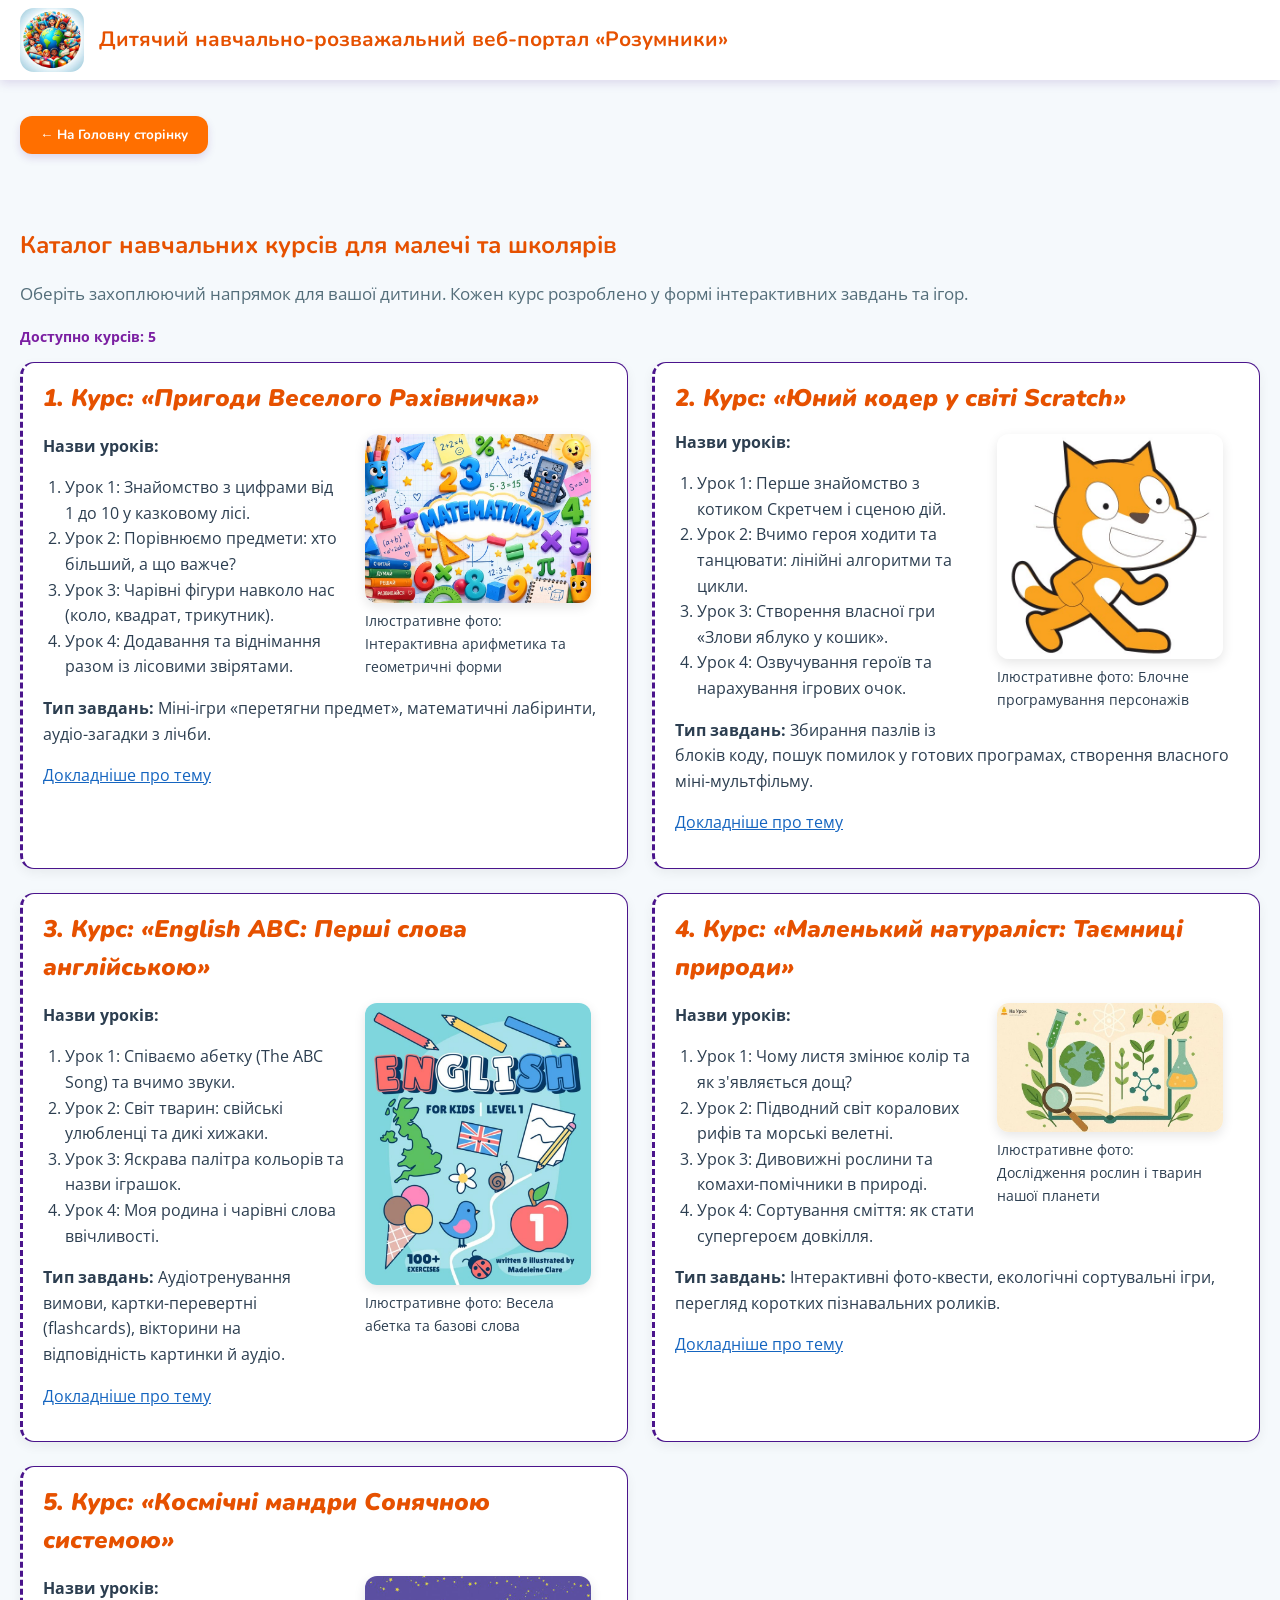
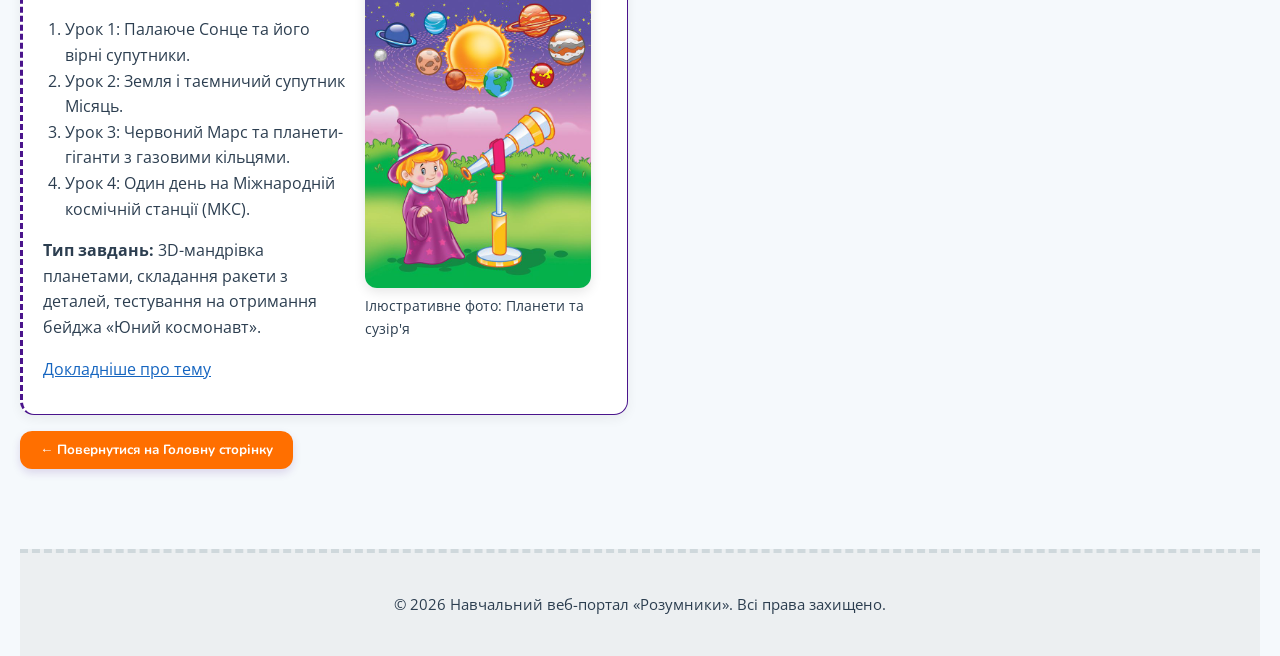
==== courses.html @ eb7d571f "chore: initialize lab 4 repo structure, import previous lab files and add js scaffolding" ====
<!DOCTYPE html>
<html lang="uk">
<head>
    <meta charset="UTF-8">
    <meta name="viewport" content="width=device-width, initial-scale=1.0">
    <title>Наші курси — Веб-портал «Розумники»</title>

    <link rel="stylesheet" href="css/style.css">
    <!-- Внутрішня таблиця стилів -->
    <style>
        .courses-counter {
            font-size: 0.9rem;
            color: #7B1FA2;
            font-weight: 700;
        }
    </style>

    <script defer src="js/courses.js"></script>
</head>
<body class="page-courses">

    <!-- ШАПКА СТОРІНКИ -->
    <header>
        <div>
            <img src="assets/images/logo.jpg" alt="Логотип дитячого навчального порталу Розумники" width="120" height="120">
            <h1>Дитячий навчально-розважальний веб-портал «Розумники»</h1>
        </div>
        
        <p>
            <a href="index.html">
                <button type="button">&larr; На Головну сторінку</button>
            </a>
        </p>
    </header>

    <hr>

    <!-- ОСНОВНА ЧАСТИНА -->
    <main>
        <h2>Каталог навчальних курсів для малечі та школярів</h2>
        <p>Оберіть захоплюючий напрямок для вашої дитини. Кожен курс розроблено у формі інтерактивних завдань та ігор.</p>
        <p class="courses-counter">Доступно курсів: 5</p>

        <section>
            <!-- КУРС 1 -->
            <article>
                <h3>1. Курс: «Пригоди Веселого Рахівничка»</h3>
                <figure class="media-right">
                    <img src="assets/images/course-math.jpg" alt="Курс інтерактивної математики" width="240" height="180">
                    <figcaption>Ілюстративне фото: Інтерактивна арифметика та геометричні форми</figcaption>
                </figure>
                <p><strong>Назви уроків:</strong></p>
                <ol>
                    <li>Урок 1: Знайомство з цифрами від 1 до 10 у казковому лісі.</li>
                    <li>Урок 2: Порівнюємо предмети: хто більший, а що важче?</li>
                    <li>Урок 3: Чарівні фігури навколо нас (коло, квадрат, трикутник).</li>
                    <li>Урок 4: Додавання та віднімання разом із лісовими звірятами.</li>
                </ol>
                <p><strong>Тип завдань:</strong> Міні-ігри «перетягни предмет», математичні лабіринти, аудіо-загадки з лічби.</p>
                <p><a href="https://www.khanacademy.org/math/early-math" target="_blank" rel="noopener noreferrer">Докладніше про тему</a></p>
            </article>

            <hr>

            <!-- КУРС 2 -->
            <article>
                <h3>2. Курс: «Юний кодер у світі Scratch»</h3>
                <figure class="media-right">
                    <img src="assets/images/course-scratch.jpg" alt="Курс візуального кодування" width="180" height="180">
                    <figcaption>Ілюстративне фото: Блочне програмування персонажів</figcaption>
                </figure>
                <p style="margin-top: 0;"><strong>Назви уроків:</strong></p>
                <ol>
                    <li>Урок 1: Перше знайомство з котиком Скретчем і сценою дій.</li>
                    <li>Урок 2: Вчимо героя ходити та танцювати: лінійні алгоритми та цикли.</li>
                    <li>Урок 3: Створення власної гри «Злови яблуко у кошик».</li>
                    <li>Урок 4: Озвучування героїв та нарахування ігрових очок.</li>
                </ol>
                <p><strong>Тип завдань:</strong> Збирання пазлів із блоків коду, пошук помилок у готових програмах, створення власного міні-мультфільму.</p>
                <p><a href="https://scratch.mit.edu/" target="_blank" rel="noopener noreferrer">Докладніше про тему</a></p>
            </article>

            <hr>

            <!-- КУРС 3 -->
            <article>
                <h3>3. Курс: «English ABC: Перші слова англійською»</h3>
                <figure class="media-right">
                    <img src="assets/images/course-english.jpg" alt="Курс англійської для дітей" width="144" height="180">
                    <figcaption>Ілюстративне фото: Весела абетка та базові слова</figcaption>
                </figure>
                <p><strong>Назви уроків:</strong></p>
                <ol>
                    <li>Урок 1: Співаємо абетку (The ABC Song) та вчимо звуки.</li>
                    <li>Урок 2: Світ тварин: свійські улюбленці та дикі хижаки.</li>
                    <li>Урок 3: Яскрава палітра кольорів та назви іграшок.</li>
                    <li>Урок 4: Моя родина і чарівні слова ввічливості.</li>
                </ol>
                <p><strong>Тип завдань:</strong> Аудіотренування вимови, картки-перевертні (flashcards), вікторини на відповідність картинки й аудіо.</p>
                <p><a href="https://learnenglishkids.britishcouncil.org/" target="_blank" rel="noopener noreferrer">Докладніше про тему</a></p>
            </article>

            <hr>

            <!-- КУРС 4 -->
            <article>
                <h3>4. Курс: «Маленький натураліст: Таємниці природи»</h3>
                <figure class="media-right">
                    <img src="assets/images/course-nature.jpg" alt="Курс природознавства" width="315" height="180">
                    <figcaption>Ілюстративне фото: Дослідження рослин і тварин нашої планети</figcaption>
                </figure>
                <p><strong>Назви уроків:</strong></p>
                <ol>
                    <li>Урок 1: Чому листя змінює колір та як з'являється дощ?</li>
                    <li>Урок 2: Підводний світ коралових рифів та морські велетні.</li>
                    <li>Урок 3: Дивовижні рослини та комахи-помічники в природі.</li>
                    <li>Урок 4: Сортування сміття: як стати супергероєм довкілля.</li>
                </ol>
                <p><strong>Тип завдань:</strong> Інтерактивні фото-квести, екологічні сортувальні ігри, перегляд коротких пізнавальних роликів.</p>
                <p><a href="https://kids.nationalgeographic.com/" target="_blank" rel="noopener noreferrer">Докладніше про тему</a></p>
            </article>

            <hr>

            <!-- КУРС 5 -->
            <article>
                <h3>5. Курс: «Космічні мандри Сонячною системою»</h3>
                <figure class="media-right">
                    <img src="assets/images/course-space.jpg" alt="Курс астрономії для дітей" width="130" height="180">
                    <figcaption>Ілюстративне фото: Планети та сузір'я</figcaption>
                </figure>
                <p><strong>Назви уроків:</strong></p>
                <ol>
                    <li>Урок 1: Палаюче Сонце та його вірні супутники.</li>
                    <li>Урок 2: Земля і таємничий супутник Місяць.</li>
                    <li>Урок 3: Червоний Марс та планети-гіганти з газовими кільцями.</li>
                    <li>Урок 4: Один день на Міжнародній космічній станції (МКС).</li>
                </ol>
                <p><strong>Тип завдань:</strong> 3D-мандрівка планетами, складання ракети з деталей, тестування на отримання бейджа «Юний космонавт».</p>
                <p><a href="https://spaceplace.nasa.gov/" target="_blank" rel="noopener noreferrer">Докладніше про тему</a></p>
            </article>
        </section>

        <p>
            <a href="index.html">
                <button type="button">&larr; Повернутися на Головну сторінку</button>
            </a>
        </p>
    </main>

    <hr>

    <!-- ПІДВАЛ -->
    <footer>
        <p>&copy; 2026 Навчальний веб-портал «Розумники». Всі права захищено.</p>
    </footer>

</body>
</html>
---- css/style.css ----
/* ==========================================================================
   Лабораторна робота №2. Базові стилі дитячого веб-порталу «Розумники»
   Стиль дизайну: Мальований / ігровий
   ========================================================================== */

/* 1. Підключення двох різних шрифтів: Nunito та Open Sans */
@import url('https://fonts.googleapis.com/css2?family=Nunito:wght@400;700;900&family=Open+Sans:ital,wght@0,400;0,600;1,400&display=swap');

/* Глобальні змінні кольорів різними способами (HEX, RGB, HSL, Name) */
:root {
    --primary-color: #FF6F00; /* HEX */
    --primary-dark: #E65100; /* HEX */
    --accent-color: #4A148C; /* HEX (за варіантом)*/
    --card-bg-rgb: rgb(255, 255, 255); /* RGB */
    --shadow-color: rgba(74, 20, 140, 0.15); /* RGBA */
    --soft-green: hsl(142, 55%, 45%); /* HSL */
    --fun-yellow: hsl(45, 100%, 51%); /* HSL */
    --text-main: #2C3E50; /* HEX */
    --bg-page: #F5F9FC; /* HEX */
    --amber: #FFB74D; /* HEX */
    --amber-light: #FFE082; /* HEX */
    --link-blue: #1565C0; /* HEX */
    --gray-muted: #90A4AE; /* HEX */

}

/* Універсальний селектор */
* {
    box-sizing: border-box;
}

/* 2. Базові правила для body */
body {
    margin: 0;
    padding: 0;
    background-color: var(--bg-page);
    font-family: 'Open Sans', sans-serif;   /* Шрифт №1: основний текст */
    color: var(--text-main);
    line-height: 1.6;
}

/* Селектор елементів: заголовки отримують шрифт №2 (Nunito) */
h1, h2, h3, h4, h5, h6 {
    font-family: 'Nunito', sans-serif;      /* Шрифт №2: заголовки */
    color: var(--primary-dark);
    margin-top: 0.5em;
    margin-bottom: 0.5em;
}

/* Комбінатор нащадка (пробіл): кнопки всередині посилань */
a button {
    cursor: pointer;
}

/* Комбінатор безпосередньої дитини (>) */
nav > ul {
    list-style: none;
    padding: 0;
    margin: 0;
    display: flex;
    flex-wrap: wrap;
    gap: 12px;
}

nav > ul > li > a {
    display: inline-block;
    padding: 8px 16px;
    background-color: var(--fun-yellow);
    color: #333333;
    text-decoration: none;
    font-family: 'Nunito', sans-serif;
    font-weight: 700;
    border-radius: 20px;
    box-shadow: 0 3px 6px var(--shadow-color);
    transition: transform 0.2s ease, background-color 0.2s ease;
}

nav > ul > li > a:hover {
    background-color: #FFB300;
    transform: translateY(-2px);
}

/* Селектор за атрибутом із частковим входженням [attr*=value] */
a[href*="courses"] {
    background-color: #81C784 !important; /* Зеленуватий акцент для навчальних матеріалів */
    color: white !important;              /* Спосіб кольору: Name */
}

a[href*="feedback"] {
    background-color: #64B5F6 !important; /* Блакитний для зворотного зв'язку */
    color: white !important;
}

/* Суміжний сестринський комбінатор (+) */
h2 + p {
    font-size: 1.05rem;
    color: #546E7A;
}

/* Селектори кнопок форми та дій */
button {
    font-family: 'Nunito', sans-serif;
    font-weight: 700;
    padding: 10px 20px;
    border: none;
    border-radius: 12px;
    cursor: pointer;
    background-color: var(--primary-color);
    color: white;                         /* Спосіб кольору: Name */
    box-shadow: 0 4px 8px var(--shadow-color);
    transition: all 0.25s ease;
}

button:hover {
    background-color: var(--primary-dark);
    transform: scale(1.03);
}

/* Селектор за обов'язковим атрибутом [required] */
input[required], textarea[required], select[required] {
    border-left: 4px solid var(--primary-color);
}

/* Стилізація зображень у мальованому стилі */
img {
    border-radius: 14px;
    max-width: 100%;
    height: auto;
}

/* Спільний футер */
footer {
    background: #ECEFF1;
    text-align: center;
    padding: 24px;
    margin-top: 40px;
    border-top: 4px dashed #CFD8DC;
    font-size: 0.95rem;
}


/* ==========================================================================
   3. Стилі для Головної сторінки (index.html) — Варіант 4
   ========================================================================== */

/* 1. Позиціонування шапки (position: relative, z-index) */
header {
    position: relative;
    padding-top: 150px;                     /* Місце для абсолютно позиціонованого логотипу */
    padding-bottom: 20px;
    z-index: 10;
}

/* Вимога варіанта: Назва веб-порталу та логотип абсолютно позиціоновані з 0 відступом зверху */
header > div:first-child {
    position: absolute;
    top: 0;
    left: 20px;
    display: flex;
    align-items: center;
    gap: 15px;
}

header > nav {
    margin-bottom: 10px;
}

header div:last-child {
    display: flex;
    gap: 10px;
}

/* 2. Макет сторінки на CSS Grid (п. 6 завдання) */
@media (min-width: 768px) {
    body {
        display: grid;
        grid-template-areas:
            "header header"
            "aside main"
            "footer footer";
        grid-template-columns: 340px 1fr;
        gap: 24px;
        padding: 0 20px;
    }

    header {
        grid-area: header;
    }

    aside {
        grid-area: aside;
        position: static;                   /* Друге значення position: static */
        background: var(--card-bg-rgb);     /* RGB */
        padding: 16px;
        border-radius: 16px;
        box-shadow: 0 4px 12px rgba(0, 0, 0, 0.06);
        height: fit-content;
    }

    main {
        grid-area: main;
    }

    footer {
        grid-area: footer;
    }

    /* Ховаємо <hr>, бо вони є прямими дітьми body і ламають сітку */
    body > hr {
        display: none;
    }
}

audio {
    width: 100%;
    min-width: 300px;
    box-sizing: border-box;
    max-width: 100%;
    display: block;
    margin: 12px 0;
}

/* 3. Float: відео ЗЛІВА, фото СПРАВА */
article figure {
    margin: 0;
}

/* Відео — зліва, текст обтікає справа */
article figure.media-left {
    float: left;
    clear: left;
    width: 45%;
    max-width: 480px;
    margin: 4px 20px 12px 16px;
}

/* Завдання починаються під відео, на всю ширину */
#about .tasks-title,
#about .tasks-list {
    clear: left;
}

/* Бонус: білий фон першого абзацу більше не заходить під відео */
#about p:first-of-type {
    display: flow-root;
}

/* Фото — справа, текст обтікає зліва */
article figure.media-right {
    float: right;
    clear: right;
    width: 30%;
    max-width: 240px;
    margin: 4px 16px 12px 20px;
}

/* Медіа заповнюють фігуру; float усередині фігури скидаємо */
article figure img,
article figure video {
    display: block;
    float: none;
    width: 100%;
    height: auto;
    margin: 0;
    border-radius: 12px;
    box-shadow: 0 4px 12px rgba(0, 0, 0, 0.1);
}

article figcaption {
    font-size: 0.9rem;
    padding: 6px 0;
}

/* Клірфікс: наступні блоки не наїжджають на float */
article::after {
    content: "";
    display: table;
    clear: both;
}

/* Вузькі екрани: прибираємо обтікання */
@media (max-width: 600px) {
    article figure.media-left,
    article figure.media-right {
        float: none;
        width: 100%;
        max-width: none;
        margin: 12px 0;
    }
}

/* 4. Вимога варіанта: Блок опису мети та завдань має margin, але НЕ має padding */
/* 5. Вимога: блок з найбільшим обсягом тексту зі смугою прокручування (overflow) */
#about {
    margin: 30px 20px 25px 20px;
    padding: 0 !important;          /* вимога варіанта */
    border: 2px dashed var(--amber);
    border-radius: 12px;
    max-height: 420px;
    overflow-y: auto;               /* прокрутка лишається, а також створює BFC */
}

/* Стилізація слів з обов'язкового речення (span, b, i, em, u) */
#about p span {
    color: var(--accent-color);       /* HEX: #4A148C */
    font-weight: 700;
}

#about p em {
    color: var(--soft-green);         /* HSL */
}

/* Маркери списку завдань (псевдоелемент ::marker) */
.tasks-list li::marker {
    color: var(--soft-green);
}

/* Відступи від рамки без padding у самому #about */
#about > :not(figure) {
    margin-left: 16px;
    margin-right: 16px;
}

/* 6. Вимога варіанта: Перша літера тексту про те, чому навчають, має тінь та темно-зелений колір */
#study-plan > p::first-letter {
    font-size: 2.2rem;
    font-weight: 900;
    color: darkgreen;                     /* Спосіб задання кольору: Name */
    text-shadow: 2px 2px 4px rgba(0, 100, 0, 0.4);
    float: left;
    margin-right: 1px;
    line-height: 1;
}

/* 7. Вимога варіанта: Зміщення таблиці при наведенні курсору праворуч на 2% ширини viewport (2vw) */
#study-plan .table-wrap {
    width: calc(100% - 2.5vw);
}

#study-plan table {
    width: 100%;
    border-collapse: collapse;
    background: var(--card-bg-rgb);
    border-radius: 12px;
    overflow: hidden;
    transition: transform 0.3s ease;
}

/* Вимога варіанта: зсув праворуч на 2vw при наведенні */
#study-plan .table-wrap:hover table {
    transform: translateX(2vw);
}

#study-plan th,
#study-plan td {
    border: 1px solid var(--amber-light);
    padding: 10px;
    text-align: left;
}

#study-plan thead th {
    background-color: var(--amber);
    color: var(--card-bg-rgb);
}

#study-plan tfoot tr {
    background-color: #FFF8E1;
    font-weight: bold;
}

/* 8. Вимога варіанта: Тінь у блоку контактів через 2 сек при фокусуванні */
footer#contacts {
    outline: none;
    cursor: pointer;
    /* Затримка появи тіні рівно 2 секунди (transition-delay: 2s) */
    transition: box-shadow 0.4s ease, border-color 0.4s ease;
    border: 2px solid transparent;
}

footer#contacts:focus {
    border-color: var(--primary-color);
    box-shadow: 0 0 25px 6px rgba(255, 111, 0, 0.45); /* Поява помітної тіні */
    transition: box-shadow 0.4s ease 2s, border-color 0.4s ease;
}

/* 9. Вимога п. 4: Елемент із переходом між 2 стилями (не менше 3 властивостей) */
.interactive-card,
#about p:first-of-type {
    background-color: var(--card-bg-rgb);
    border: 1px solid #E0E0E0;
    box-shadow: 0 2px 5px rgba(0, 0, 0, 0.05);
    transition: background-color 0.3s ease, box-shadow 0.3s ease, border-color 0.3s ease; /* 3 властивості переходу */
}

#about p:first-of-type:hover {
    background-color: #FFFDE7;
    border-color: #FFD54F;
    box-shadow: 0 6px 16px rgba(255, 179, 0, 0.25);
}

/* Анімація зростання насиченості фото до 150% */
@keyframes saturate-up {
    from { filter: saturate(1); }
    to   { filter: saturate(1.5); }
}

article figure img:hover {
    animation: saturate-up 0.6s ease forwards;
}


/* ==========================================================================
   Сторінка «Наші курси» — Grid, Варіант 4
   ========================================================================== */

/* Сітка сторінки без aside: одна колонка */
.page-courses {
    grid-template-areas:
        "header"
        "main"
        "footer";
    grid-template-columns: 1fr;
}

/* Вимога: блок з назвою та логотипом фіксований зверху */
.page-courses header {
    padding-top: 100px;                     /* місце під фіксовану панель */
}

.page-courses header > div:first-child {
    position: fixed;
    top: 0;
    left: 0;
    right: 0;
    z-index: 100;
    box-sizing: border-box;
    padding: 8px 20px;
    background: var(--card-bg-rgb);
    box-shadow: 0 3px 10px var(--shadow-color);
}

.page-courses header > div:first-child img {
    width: 64px;
    height: 64px;
}

.page-courses header h1 {
    font-size: 1.3rem;
    margin: 0;
}

/* Картки курсів: адаптивна сітка (Grid) */
.page-courses section {
    display: grid;
    grid-template-columns: repeat(auto-fit, minmax(min(100%, 460px), 1fr));
    gap: 24px;
}

.page-courses section > hr {
    display: none;
}

/* Вимога: темно-фіолетова рамка, права межа суцільна тонка, ліва пунктирна */
.page-courses article {
    background: var(--card-bg-rgb);
    padding: 16px 20px;
    border-top: 1px solid var(--accent-color);
    border-bottom: 1px solid var(--accent-color);
    border-right: 1px solid var(--accent-color);
    border-left: 3px dashed var(--accent-color);
    border-radius: 14px;
    box-shadow: 0 4px 12px rgba(0, 0, 0, 0.06);
}

/* Вимога: «назва теми» — більша вага, більший розмір, курсив */
.page-courses article h3 {
    font-size: 1.5rem;
    font-weight: 900;
    font-style: italic;
    margin-top: 0;
}

.page-courses article ol {
    padding-left: 1.4rem;
}

/* Фото в картках трохи більші, ніж у глобальному правилі */
.page-courses article figure.media-right {
    width: 40%;
    min-width: 130px;
    max-width: 240px;
}

/* Вимога: фото при наведенні — насиченість 150% (keyframes saturate-up вже є) */
.page-courses article figure img:hover {
    animation: saturate-up 0.6s ease forwards;
}

/* Вимога: відвідані посилання — темно-червоні */
.page-courses article a:link {
    color: var(--link-blue);
}

.page-courses article a:visited {
    color: darkred;
}

.page-courses article a:hover {
    text-decoration: none;
}


/* ==========================================================================
   Сторінка «Зворотній зв'язок» — Flexbox
   ========================================================================== */

/* Каркас сторінки: flex-колонка замість grid */
.page-feedback {
    display: flex;
    flex-flow: column nowrap;
    justify-content: flex-start;
    align-items: stretch;
    min-height: 100vh;
    box-sizing: border-box;
}

.page-feedback header {
    padding-top: 150px;
}

.page-feedback > hr {
    display: none;
}

.page-feedback main {
    flex-grow: 1;                           /* main займає вільне місце, футер внизу */
    width: 100%;
    max-width: 900px;
    margin: 0 auto;
    padding: 0 20px;
}

/* Форма — flex-контейнер */
.page-feedback form {
    display: flex;
    flex-flow: row wrap;                    /* flex-direction + flex-wrap */
    justify-content: space-between;
    align-items: flex-start;
    align-content: flex-start;              /* працює, бо є wrap */
    gap: 20px;
}

.page-feedback form > br {
    display: none;                          /* <br> між fieldset і select став би flex-елементом */
}

.page-feedback form > * {
    margin: 0;                              /* відступи дає gap */
}

/* Flex-елементи */
.page-feedback .feedback-help-text {
    flex: 1 1 100%;
}

.page-feedback fieldset {
    flex-grow: 1;
    flex-shrink: 1;
    flex-basis: 360px;
    padding: 16px 20px;
    background: var(--card-bg-rgb);
    border: 2px dashed var(--soft-green);
    border-radius: 16px;
}

.form-purpose {
    flex-grow: 1;
    flex-shrink: 1;
    flex-basis: 320px;
    align-self: flex-end;                   /* притискається донизу ряду, до textarea */
}

.form-details,
.form-consent {
    flex: 1 1 100%;
}

/* Кнопки: власний flex-контейнер + order */
.form-actions {
    flex: 1 1 100%;
    display: flex;
    justify-content: flex-end;
    gap: 12px;
}

.form-actions button {
    flex-shrink: 0;                         /* кнопки не стискаються */
}

.form-actions button[type="reset"] {
    order: 1;                               /* «Очистити» — зліва */
    background-color: var(--gray-muted);
}

.form-actions button[type="submit"] {
    order: 2;                               /* «Надіслати» — справа */
}

/* Поля вводу */
.page-feedback input[type="text"],
.page-feedback input[type="email"],
.page-feedback select,
.page-feedback textarea {
    box-sizing: border-box;
    width: 100%;
    padding: 8px 10px;
    border-radius: 8px;
    font-family: inherit;
}

.page-feedback textarea {
    resize: vertical;
}

.page-feedback input:focus,
.page-feedback select:focus,
.page-feedback textarea:focus {
    outline: 3px solid var(--fun-yellow);
}
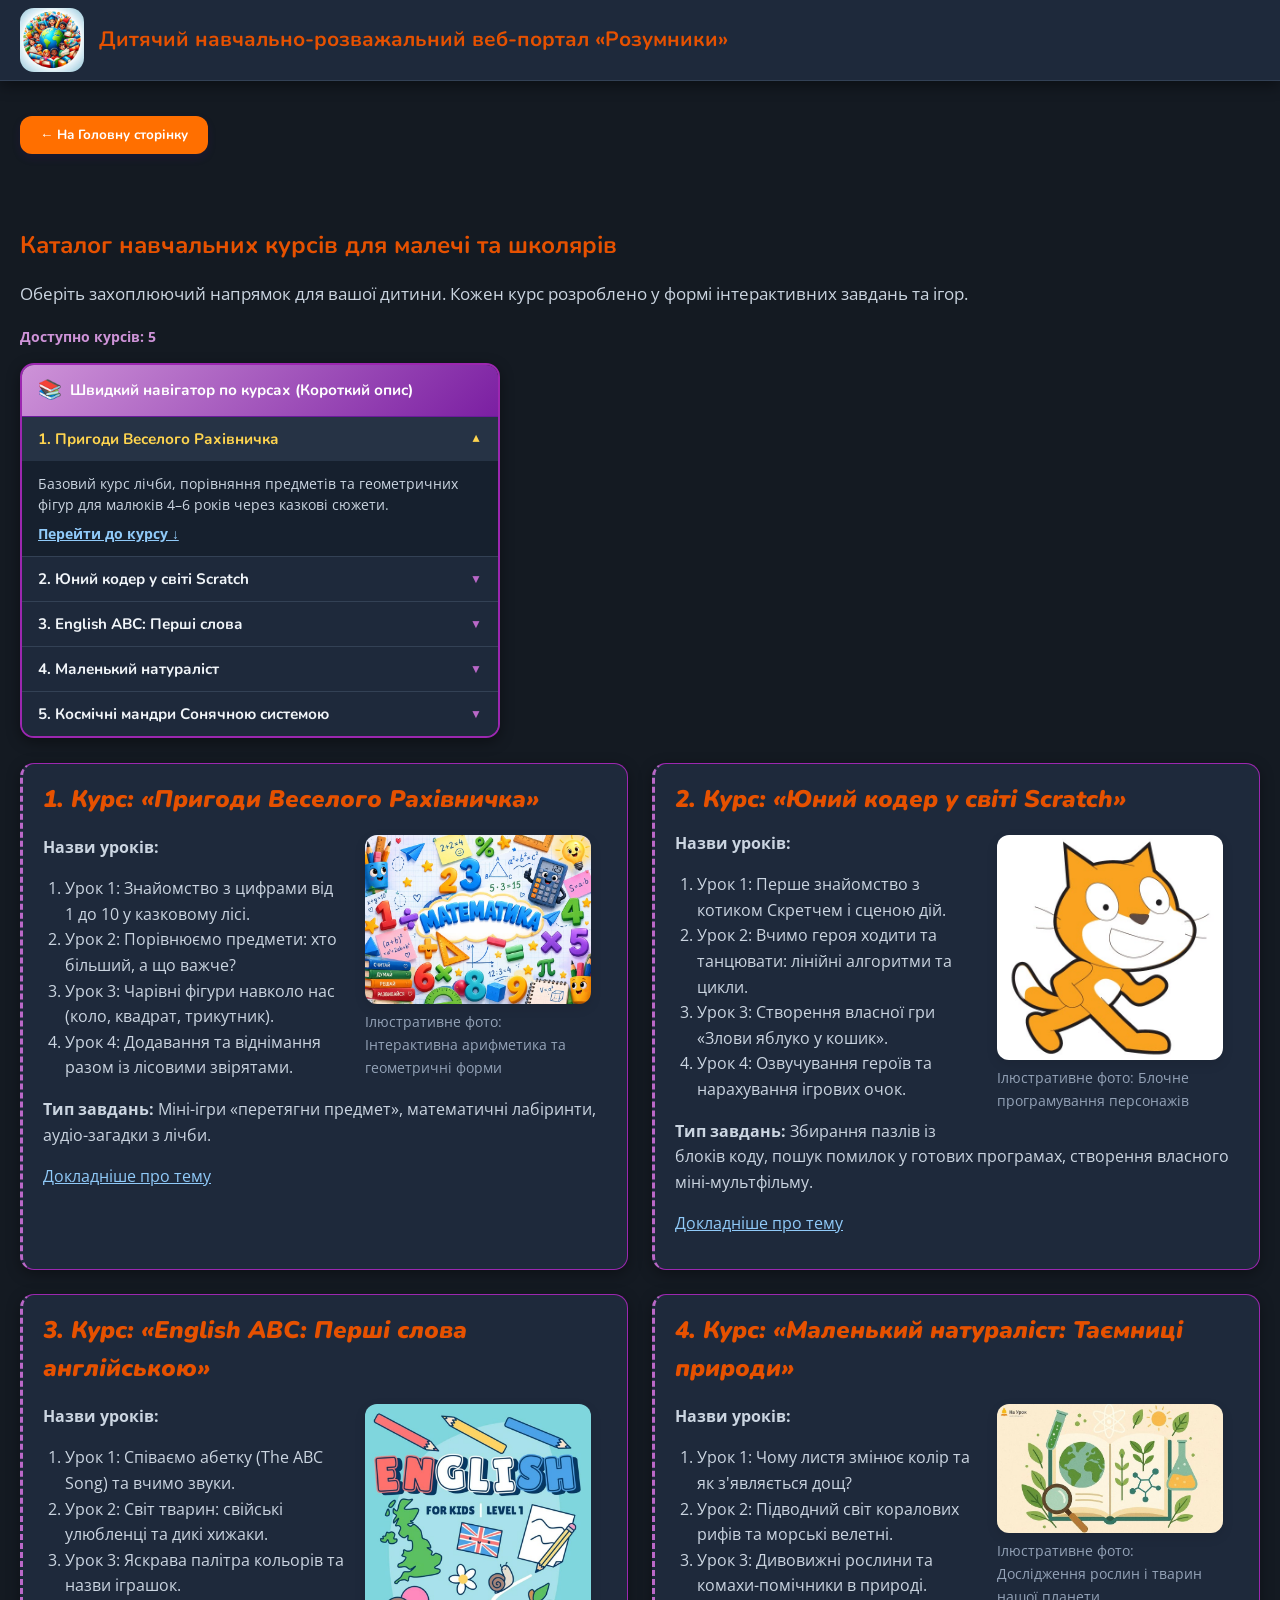
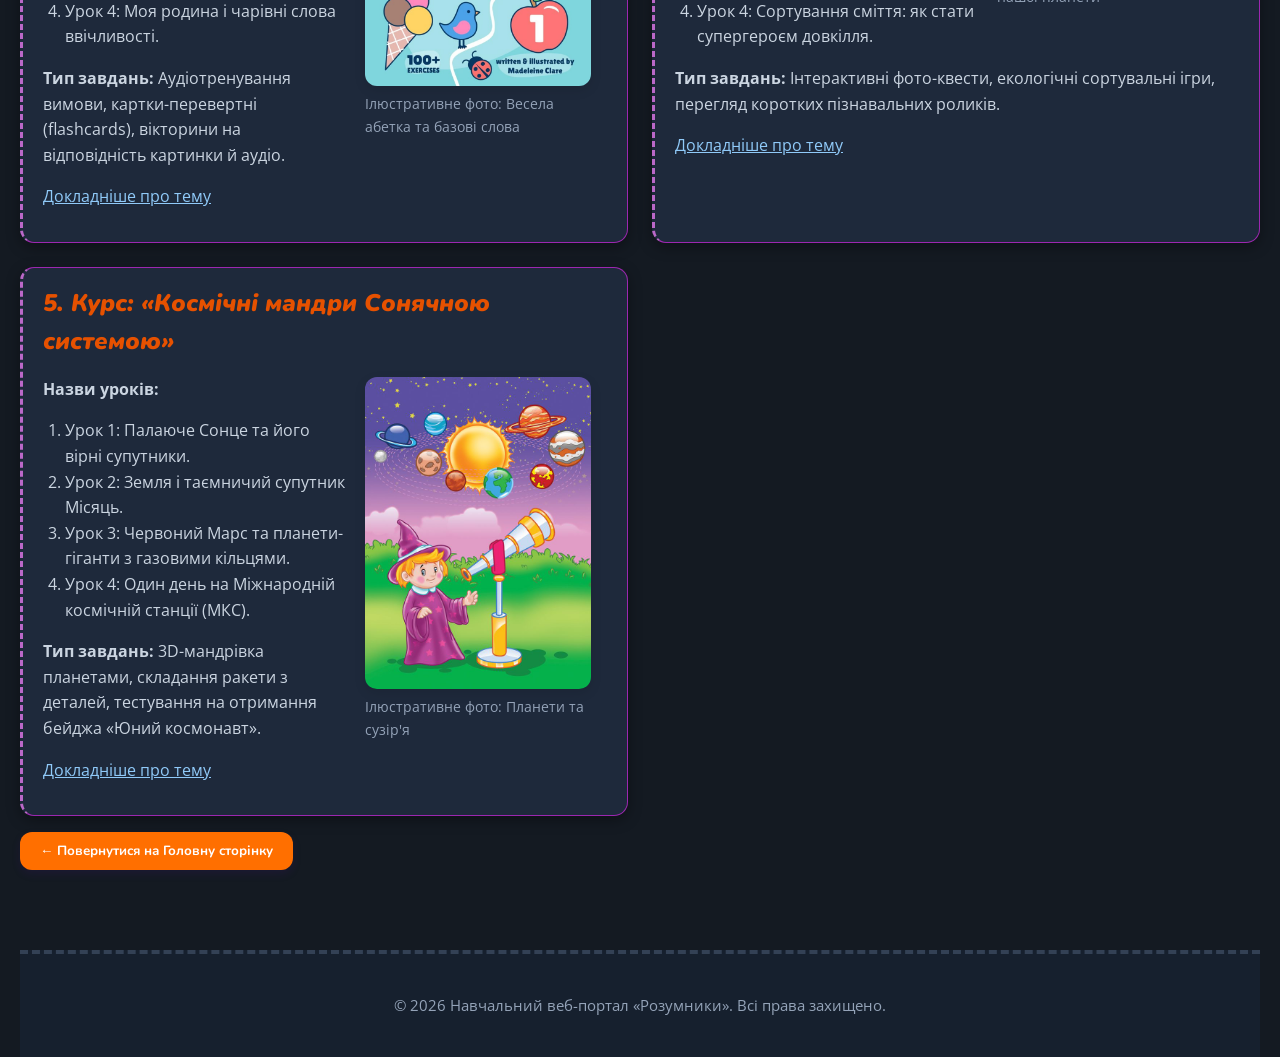
==== commit 623245dc: "feat(courses): implement accordion widget and dark theme styling for courses page" ====
--- a/courses.html
+++ b/courses.html
@@ -33,17 +33,95 @@
         </p>
     </header>
 
-    <hr>
-
     <!-- ОСНОВНА ЧАСТИНА -->
     <main>
         <h2>Каталог навчальних курсів для малечі та школярів</h2>
         <p>Оберіть захоплюючий напрямок для вашої дитини. Кожен курс розроблено у формі інтерактивних завдань та ігор.</p>
         <p class="courses-counter">Доступно курсів: 5</p>
+        
+            <!-- Інтерактивний акордеон у верхньому лівому куті (Вимога варіанта 4) -->
+            <div class="courses-accordion-wrapper">
+                <div class="accordion" id="coursesAccordion">
+                    <div class="accordion-title">
+                        <span class="accordion-icon">📚</span>
+                        <strong>Швидкий навігатор по курсах (Короткий опис)</strong>
+                    </div>
+
+                    <!-- Елемент акордеона 1 -->
+                    <div class="accordion-item">
+                        <button type="button" class="accordion-header" aria-expanded="false">
+                            <span>1. Пригоди Веселого Рахівничка</span>
+                            <span class="chevron">▼</span>
+                        </button>
+                        <div class="accordion-body">
+                            <div class="accordion-content">
+                                <p>Базовий курс лічби, порівняння предметів та геометричних фігур для малюків 4–6 років через казкові сюжети.</p>
+                                <a href="#course-1" class="accordion-link">Перейти до курсу &darr;</a>
+                            </div>
+                        </div>
+                    </div>
+
+                    <!-- Елемент акордеона 2 -->
+                    <div class="accordion-item">
+                        <button type="button" class="accordion-header" aria-expanded="false">
+                            <span>2. Юний кодер у світі Scratch</span>
+                            <span class="chevron">▼</span>
+                        </button>
+                        <div class="accordion-body">
+                            <div class="accordion-content">
+                                <p>Візуальне блочне програмування, створення анімацій, перших інтерактивних лабіринтів та міні-ігор на платформі Scratch.</p>
+                                <a href="#course-2" class="accordion-link">Перейти до курсу &darr;</a>
+                            </div>
+                        </div>
+                    </div>
+
+                    <!-- Елемент акордеона 3 -->
+                    <div class="accordion-item">
+                        <button type="button" class="accordion-header" aria-expanded="false">
+                            <span>3. English ABC: Перші слова</span>
+                            <span class="chevron">▼</span>
+                        </button>
+                        <div class="accordion-body">
+                            <div class="accordion-content">
+                                <p>Англійська абетка, перші тематичні слова (тварини, кольори, родина) та аудіо-тренажери правильної вимови.</p>
+                                <a href="#course-3" class="accordion-link">Перейти до курсу &darr;</a>
+                            </div>
+                        </div>
+                    </div>
+
+                    <!-- Елемент акордеона 4 -->
+                    <div class="accordion-item">
+                        <button type="button" class="accordion-header" aria-expanded="false">
+                            <span>4. Маленький натураліст</span>
+                            <span class="chevron">▼</span>
+                        </button>
+                        <div class="accordion-body">
+                            <div class="accordion-content">
+                                <p>Пізнавальні уроки про явища природи, підводний світ, екологію, сортування сміття та безпечні домашні досліди.</p>
+                                <a href="#course-4" class="accordion-link">Перейти до курсу &darr;</a>
+                            </div>
+                        </div>
+                    </div>
+
+                    <!-- Елемент акордеона 5 -->
+                    <div class="accordion-item">
+                        <button type="button" class="accordion-header" aria-expanded="false">
+                            <span>5. Космічні мандри Сонячною системою</span>
+                            <span class="chevron">▼</span>
+                        </button>
+                        <div class="accordion-body">
+                            <div class="accordion-content">
+                                <p>Дослідження планет, супутників, зірок і життя космонавтів на Міжнародній космічній станції за допомогою 3D-моделей.</p>
+                                <a href="#course-5" class="accordion-link">Перейти до курсу &darr;</a>
+                            </div>
+                        </div>
+                    </div>
+                </div>
+            </div>
 
         <section>
             <!-- КУРС 1 -->
-            <article>
+            <article id="course-1">
                 <h3>1. Курс: «Пригоди Веселого Рахівничка»</h3>
                 <figure class="media-right">
                     <img src="assets/images/course-math.jpg" alt="Курс інтерактивної математики" width="240" height="180">
@@ -63,7 +141,7 @@
             <hr>
 
             <!-- КУРС 2 -->
-            <article>
+            <article id="course-2">
                 <h3>2. Курс: «Юний кодер у світі Scratch»</h3>
                 <figure class="media-right">
                     <img src="assets/images/course-scratch.jpg" alt="Курс візуального кодування" width="180" height="180">
@@ -83,7 +161,7 @@
             <hr>
 
             <!-- КУРС 3 -->
-            <article>
+            <article id="course-3">
                 <h3>3. Курс: «English ABC: Перші слова англійською»</h3>
                 <figure class="media-right">
                     <img src="assets/images/course-english.jpg" alt="Курс англійської для дітей" width="144" height="180">
@@ -103,7 +181,7 @@
             <hr>
 
             <!-- КУРС 4 -->
-            <article>
+            <article id="course-4">
                 <h3>4. Курс: «Маленький натураліст: Таємниці природи»</h3>
                 <figure class="media-right">
                     <img src="assets/images/course-nature.jpg" alt="Курс природознавства" width="315" height="180">
@@ -123,7 +201,7 @@
             <hr>
 
             <!-- КУРС 5 -->
-            <article>
+            <article id="course-5">
                 <h3>5. Курс: «Космічні мандри Сонячною системою»</h3>
                 <figure class="media-right">
                     <img src="assets/images/course-space.jpg" alt="Курс астрономії для дітей" width="130" height="180">
--- a/css/style.css
+++ b/css/style.css
@@ -626,4 +626,537 @@
 .page-feedback select:focus,
 .page-feedback textarea:focus {
     outline: 3px solid var(--fun-yellow);
+}
+
+/* ==========================================================================
+   ЛАБОРАТОРНА №4. Стилі для падаючих іграшок та денної/нічної теми
+   ========================================================================== */
+
+/* Контейнер для падаючих іграшок всередині шапки */
+.brand-header {
+    position: absolute;
+    top: 0;
+    left: 20px;
+    right: 20px;
+    height: 140px;
+    overflow: hidden; /* Іграшки не вилітають за межі блоку */
+    display: flex;
+    align-items: center;
+    gap: 15px;
+    z-index: 10;
+}
+
+/* Логотип і назва знаходяться поверх падаючих іграшок */
+.brand-header img,
+.brand-header h1 {
+    position: relative;
+    z-index: 2;
+}
+
+/* Шар з падаючими іграшками на фоні */
+.toys-layer {
+    position: absolute;
+    inset: 0;
+    pointer-events: none;
+    z-index: 1; /* Позаду тексту, але всередині блоку */
+}
+
+/* Падаюча іграшка */
+.falling-toy {
+    position: absolute;
+    top: -60px;
+    user-select: none;
+    opacity: 0.85;
+    animation: fallAnimation linear forwards;
+    filter: drop-shadow(0 2px 4px rgba(0, 0, 0, 0.15));
+}
+
+@keyframes fallAnimation {
+    0% {
+        transform: translateY(0) rotate(0deg);
+        opacity: 0.9;
+    }
+    100% {
+        transform: translateY(180px) rotate(360deg);
+        opacity: 0.1;
+    }
+}
+
+/* ==========================================================================
+   Теми за часом доби: з 6:00 до 21:00 фон на 40% світліший за нічний
+   ========================================================================== */
+
+/* Нічна тема (21:00 – 06:00) — базові темніші фони */
+body.theme-night {
+    --bg-page: #1a222d;
+    --card-bg-rgb: rgb(27, 36, 48);
+    --text-main: #F1F5F9;
+    --accent-color: #CE93D8;
+    --soft-green: #81C784;
+    --gray-muted: #64748B;
+    background-color: var(--bg-page);
+    color: var(--text-main);
+}
+
+body.theme-night aside,
+body.theme-night #about,
+body.theme-night table,
+body.theme-night footer {
+    background-color: var(--card-bg-rgb);
+    color: var(--text-main);
+}
+
+body.theme-night .interactive-card,
+body.theme-night #about p:first-of-type {
+    background-color: #243041;
+    border-color: #3B4B61;
+    color: #F8FAFC;
+}
+
+body.theme-night #about p:first-of-type:hover {
+    background-color: #2D3D52;
+    border-color: var(--amber);
+    box-shadow: 0 6px 16px rgba(0, 0, 0, 0.4);
+}
+
+body.theme-night #about p span {
+    color: #E1BEE7;                 /* Яскравий бузковий колір */
+    text-shadow: 0 0 8px rgba(225, 190, 231, 0.3);
+}
+
+body.theme-night #about p em {
+    color: #A5D6A7;                 /* Чіткий м'ятно-зелений */
+}
+
+body.theme-night aside a {
+    color: #90CAF9;                 /* Яскравий блакитний для посилань */
+    text-decoration: underline;
+}
+
+body.theme-night aside a:hover {
+    color: #FFD54F;                 /* Золотистий hover */
+}
+
+body.theme-night h2 + p,
+body.theme-night #study-plan > p {
+    color: #CBD5E1;
+}
+
+body.theme-night #study-plan > p::first-letter {
+    color: #66BB6A;                 /* Світліший зелений для збереження вимоги */
+    text-shadow: 0 0 10px rgba(102, 187, 106, 0.6);
+}
+
+body.theme-night #study-plan tfoot tr {
+    background-color: #1E293B;
+    color: #F8FAFC;
+}
+
+body.theme-night #study-plan tfoot td,
+body.theme-night #study-plan tfoot th {
+    color: #FFFFFF;
+    border-color: #334155;
+}
+
+body.theme-night #study-plan td {
+    color: #E2E8F0;
+}
+
+/* Денна тема (06:00 – 21:00) — фон на 40% світліший */
+body.theme-day {
+    --bg-page: #FAFDFE;
+    --card-bg-rgb: rgb(255, 255, 255);
+    --text-main: #2C3E50;
+    background-color: var(--bg-page);
+    color: var(--text-main);
+}
+
+body.theme-day aside,
+body.theme-day table {
+    background-color: var(--card-bg-rgb);
+}
+
+/* ==========================================================================
+   Стилі 3D фліп-картки автора (Головна сторінка)
+   ========================================================================== */
+.author-section {
+    margin-top: 20px;
+    text-align: center;
+}
+
+.flip-card {
+    background-color: transparent;
+    width: 100%;
+    max-width: 280px;
+    height: 260px;
+    perspective: 1000px; /* Створює перспективу для 3D-простору */
+    margin: 12px auto 0 auto;
+    cursor: pointer;
+}
+
+.flip-card-inner {
+    position: relative;
+    width: 100%;
+    height: 100%;
+    text-align: center;
+    transition: transform 0.6s cubic-bezier(0.4, 0.2, 0.2, 1);
+    transform-style: preserve-3d; /* Дозволяє дочірнім елементам існувати у 3D */
+    border-radius: 16px;
+    box-shadow: 0 4px 12px rgba(0, 0, 0, 0.08);
+}
+
+/* Стан перевороту через JS-клас */
+.flip-card.is-flipped .flip-card-inner {
+    transform: rotateY(180deg);
+}
+
+/* Спільні стилі для обох сторін */
+.flip-card-front, 
+.flip-card-back {
+    position: absolute;
+    width: 100%;
+    height: 100%;
+    top: 0;
+    left: 0;
+    backface-visibility: hidden; /* Ховає зворотний бік при розвороті */
+    border-radius: 16px;
+    padding: 16px;
+    box-sizing: border-box;
+    display: flex;
+    flex-direction: column;
+    align-items: center;
+    justify-content: center;
+}
+
+/* Передня сторона (Світла тема) */
+.flip-card-front {
+    background: #FFFFFF;
+    border: 2px solid #FFD54F;
+    color: var(--text-main);
+}
+
+.flip-card-front .author-photo {
+    width: 100px;
+    height: 100px;
+    border-radius: 50%;
+    object-fit: cover;
+    border: 3px solid var(--amber);
+    margin-bottom: 8px;
+    float: none !important; /* Скидаємо глобальний float */
+}
+
+.author-name {
+    font-family: 'Nunito', sans-serif;
+    font-size: 1.1rem;
+    font-weight: 700;
+    margin: 4px 0 2px 0;
+    color: var(--primary-dark);
+}
+
+.author-title {
+    font-size: 0.85rem;
+    color: var(--gray-muted);
+}
+
+/* Зворотна сторона (Світла тема) */
+.flip-card-back {
+    background: linear-gradient(135deg, #FFF8E1, var(--amber-light));
+    border: 2px solid var(--amber);
+    color: #3E2723;
+    transform: rotateY(180deg);
+}
+
+.flip-card-back h5 {
+    margin: 0 0 8px 0;
+    color: var(--primary-dark);
+    font-size: 1.05rem;
+}
+
+.author-quote {
+    font-size: 0.9rem;
+    font-style: italic;
+    line-height: 1.4;
+    margin: 0 0 10px 0;
+}
+
+.author-signature {
+    font-weight: bold;
+    font-size: 0.85rem;
+    margin: 0;
+    color: #BF360C;
+}
+
+/* Адаптація фліп-картки під темну тему (theme-night) */
+body.theme-night .flip-card-front {
+    background: #1E293B;
+    border-color: #475569;
+    color: #F8FAFC;
+}
+
+body.theme-night .author-name {
+    color: var(--amber);
+}
+
+body.theme-night .author-title {
+    color: #94A3B8;
+}
+
+body.theme-night .flip-card-back {
+    background: linear-gradient(135deg, #1E293B, #0F172A);
+    border-color: var(--amber);
+    color: #F1F5F9;
+}
+
+body.theme-night .flip-card-back h5 {
+    color: #FFD54F;
+}
+
+body.theme-night .author-signature {
+    color: var(--amber);
+}
+
+/* ==========================================================================
+   Стилі акордеона на сторінці «Наші курси» (Вимога 3 Варіанта 4)
+   ========================================================================== */
+
+/* Обгортка: фіксація/вирівнювання у верхньому лівому куті контенту */
+.courses-accordion-wrapper {
+    margin: 15px 0 25px 0;
+    max-width: 480px; /* Компактний блок у лівій частині */
+}
+
+.accordion {
+    background: #FFFFFF;
+    border: 2px solid #7B1FA2;
+    border-radius: 14px;
+    box-shadow: 0 4px 12px rgba(123, 31, 162, 0.1);
+    overflow: hidden;
+}
+
+.accordion-title {
+    background: linear-gradient(135deg, #7B1FA2, #9C27B0);
+    color: #FFFFFF;
+    padding: 10px 16px;
+    font-size: 0.95rem;
+    display: flex;
+    align-items: center;
+    gap: 8px;
+    font-family: 'Nunito', sans-serif;
+}
+
+.accordion-icon {
+    font-size: 1.2rem;
+}
+
+/* Елемент акордеона */
+.accordion-item {
+    border-bottom: 1px solid #E1BEE7;
+}
+
+.accordion-item:last-child {
+    border-bottom: none;
+}
+
+/* Кнопка-тригер заголовка */
+.accordion-header {
+    width: 100%;
+    display: flex;
+    justify-content: space-between;
+    align-items: center;
+    padding: 12px 16px;
+    background: #FDFBFE;
+    color: var(--accent-color);
+    font-family: 'Nunito', sans-serif;
+    font-size: 0.95rem;
+    font-weight: 700;
+    border: none;
+    border-radius: 0;
+    cursor: pointer;
+    box-shadow: none;
+    text-align: left;
+    transition: background-color 0.25s ease, color 0.25s ease;
+}
+
+.accordion-header:hover {
+    background-color: #dd00ff;
+    transform: none; /* Скидаємо глобальний hover для кнопок */
+}
+
+/* Індикатор-стрілочка */
+.accordion-header .chevron {
+    font-size: 0.75rem;
+    transition: transform 0.3s ease;
+    color: #8E24AA;
+}
+
+/* Активний стан розгорнутого елемента */
+.accordion-item.active .accordion-header {
+    background-color: #EDE7F6;
+    color: var(--primary-color);
+}
+
+.accordion-item.active .chevron {
+    transform: rotate(180deg);
+}
+
+/* Тіло секції: плавне розгортання по висоті (height/max-height) */
+.accordion-body {
+    max-height: 0;
+    overflow: hidden;
+    transition: max-height 0.35s cubic-bezier(0.4, 0, 0.2, 1);
+    background-color: #FFFFFF;
+}
+
+.accordion-content {
+    padding: 12px 16px;
+    font-size: 0.88rem;
+    color: #37474F;
+    line-height: 1.5;
+}
+
+.accordion-content p {
+    margin: 0 0 8px 0;
+}
+
+.accordion-link {
+    display: inline-block;
+    color: #7B1FA2 !important;
+    font-weight: 700;
+    font-size: 0.85rem;
+    text-decoration: underline;
+    cursor: pointer;
+}
+
+.accordion-link:hover {
+    color: var(--primary-dark) !important;
+}
+
+/* ==========================================================================
+   Темна тема для сторінки «Наші курси» (courses.html) та Акордеона
+   ========================================================================== */
+
+/* 1. Загальний фон сторінки та заголовки */
+body.theme-night.page-courses,
+body.theme-night.page-courses main {
+    background-color: #141A22;
+    color: #F1F5F9;
+}
+
+body.theme-night.page-courses h2 {
+    color: var(--primary-dark);
+}
+
+body.theme-night.page-courses h2 + p {
+    color: #CBD5E1;
+}
+
+body.theme-night.page-courses .courses-counter {
+    color: #CE93D8;
+}
+
+/* 2. Фіксована шапка зверху */
+body.theme-night.page-courses header > div:first-child {
+    background-color: #1E293B;
+    box-shadow: 0 4px 14px rgba(0, 0, 0, 0.45);
+    border-bottom: 1px solid #334155;
+}
+
+body.theme-night.page-courses header h1 {
+    color: var(--primary-dark);
+}
+
+/* 3. Акордеон у темній темі */
+body.theme-night .accordion {
+    background-color: #1E293B;
+    border-color: #9C27B0;
+    box-shadow: 0 4px 14px rgba(0, 0, 0, 0.4);
+}
+
+body.theme-night .accordion-title {
+    background: linear-gradient(135deg, var(--accent-color), #7B1FA2);
+    color: #FFFFFF;
+    border-bottom: 1px solid #6A1B9A;
+}
+
+body.theme-night .accordion-item {
+    border-bottom-color: #334155;
+}
+
+body.theme-night .accordion-header {
+    background-color: #1E293B;
+    color: #F1F5F9;
+}
+
+body.theme-night .accordion-header:hover {
+    background-color: #2D3D52;
+    color: #FFD54F;
+}
+
+body.theme-night .accordion-header .chevron {
+    color: #BA68C8;
+}
+
+body.theme-night .accordion-item.active .accordion-header {
+    background-color: #263345;
+    color: #FFD54F;
+}
+
+body.theme-night .accordion-item.active .chevron {
+    color: #FFD54F;
+}
+
+body.theme-night .accordion-body {
+    background-color: #16202E;
+}
+
+body.theme-night .accordion-content {
+    color: #CBD5E1;
+}
+
+body.theme-night .accordion-link {
+    color: #90CAF9 !important;
+}
+
+body.theme-night .accordion-link:hover {
+    color: #FFD54F !important;
+}
+
+/* 4. Картки курсів у темній темі */
+body.theme-night.page-courses section article {
+    background-color: #1E293B;
+    border-top-color: #9C27B0;
+    border-bottom-color: #9C27B0;
+    border-right-color: #9C27B0;
+    border-left-color: #BA68C8;
+    box-shadow: 0 4px 14px rgba(0, 0, 0, 0.35);
+    color: #F1F5F9;
+}
+
+body.theme-night.page-courses section article h3 {
+    color: var(--primary-dark);
+    border-bottom-color: var(--accent-color);
+}
+
+body.theme-night.page-courses section article ol,
+body.theme-night.page-courses section article p {
+    color: #CBD5E1;
+}
+
+body.theme-night.page-courses section article figcaption {
+    color: #94A3B8;
+}
+
+body.theme-night.page-courses section article a:link {
+    color: #90CAF9;
+}
+
+body.theme-night.page-courses section article a:visited {
+    color: #EF5350; /* Контрастний червоний замість тьмяного на темному фоні */
+}
+
+/* 5. Футер на сторінці курсів */
+body.theme-night.page-courses footer {
+    background-color: #16202E;
+    border-top-color: #334155;
+    color: #94A3B8;
 }
